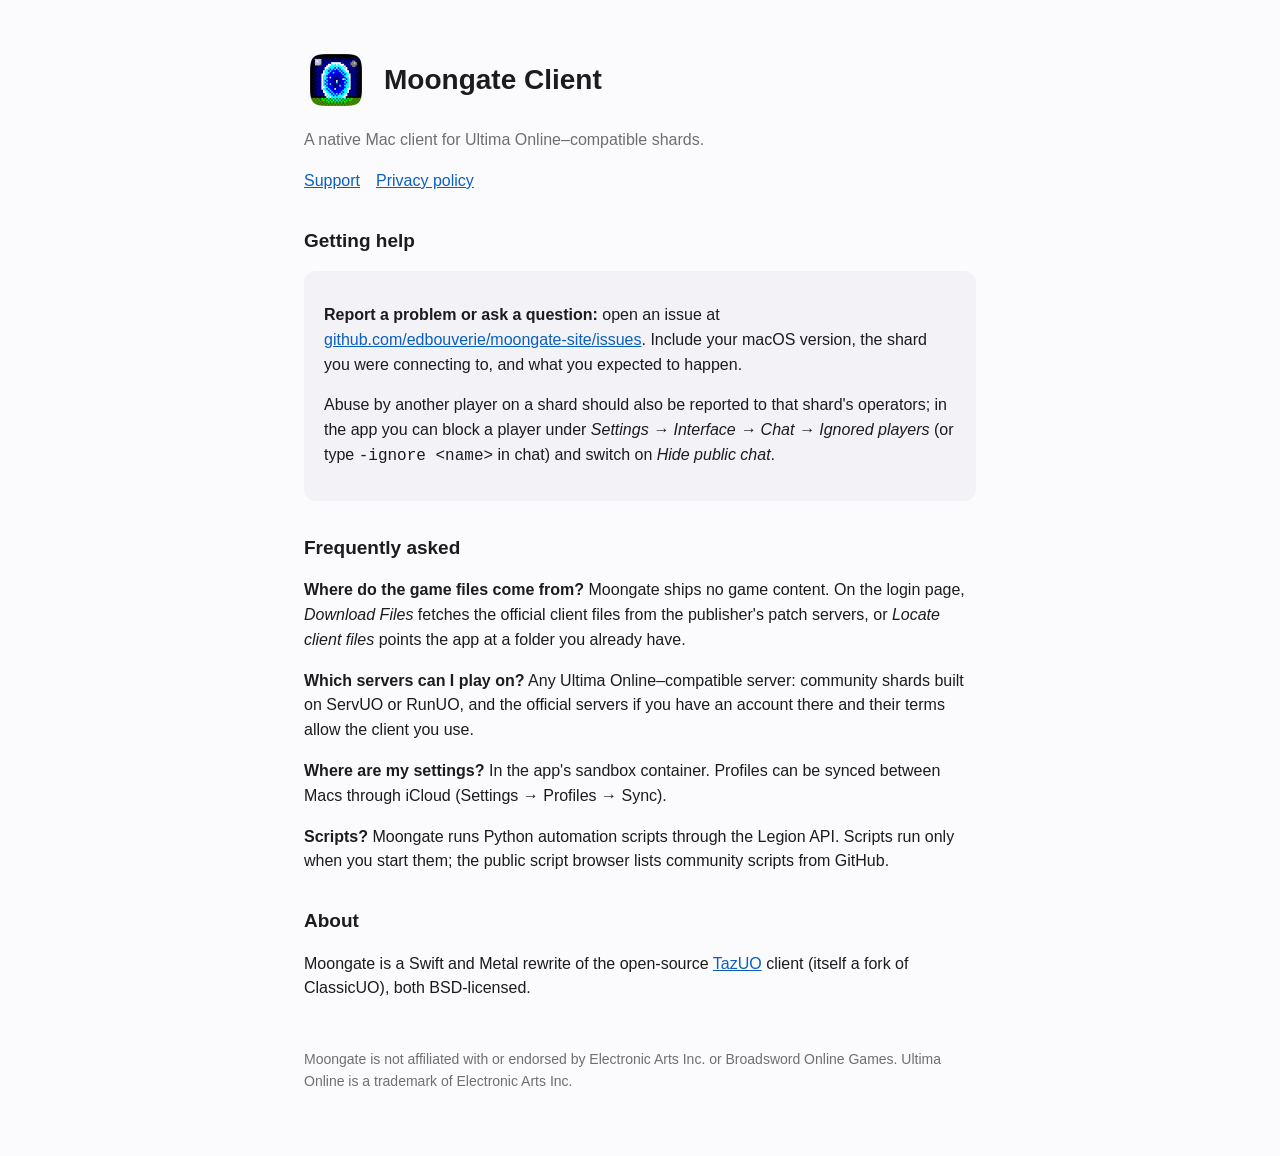
==== index.html @ e58f9832 "Moongate Client support + privacy pages" ====
<!doctype html><html lang="en"><head><meta charset="utf-8"><meta name="viewport" content="width=device-width,initial-scale=1">
<title>Moongate Client — Support</title><link rel="stylesheet" href="style.css"><link rel="icon" href="icon.png"></head>
<body><main>
<header><img src="icon.png" alt=""><h1>Moongate Client</h1></header>
<p class="muted">A native Mac client for Ultima Online–compatible shards.</p>
<nav><a href="index.html">Support</a><a href="privacy.html">Privacy policy</a></nav>

<h2>Getting help</h2>
<div class="card">
<p><strong>Report a problem or ask a question:</strong> open an issue at
<a href="https://github.com/edbouverie/moongate-site/issues">github.com/edbouverie/moongate-site/issues</a>.
Include your macOS version, the shard you were connecting to, and what you expected to happen.</p>
<p>Abuse by another player on a shard should also be reported to that shard's operators; in the app you can block a player under
<em>Settings → Interface → Chat → Ignored players</em> (or type <code>-ignore &lt;name&gt;</code> in chat) and switch on <em>Hide public chat</em>.</p>
</div>

<h2>Frequently asked</h2>
<p><strong>Where do the game files come from?</strong> Moongate ships no game content. On the login page, <em>Download Files</em> fetches the official client files from the publisher's patch servers, or <em>Locate client files</em> points the app at a folder you already have.</p>
<p><strong>Which servers can I play on?</strong> Any Ultima Online–compatible server: community shards built on ServUO or RunUO, and the official servers if you have an account there and their terms allow the client you use.</p>
<p><strong>Where are my settings?</strong> In the app's sandbox container. Profiles can be synced between Macs through iCloud (Settings → Profiles → Sync).</p>
<p><strong>Scripts?</strong> Moongate runs Python automation scripts through the Legion API. Scripts run only when you start them; the public script browser lists community scripts from GitHub.</p>

<h2>About</h2>
<p>Moongate is a Swift and Metal rewrite of the open-source <a href="https://github.com/PlayTazUO/TazUO">TazUO</a> client (itself a fork of ClassicUO), both BSD-licensed.</p>
<footer>Moongate is not affiliated with or endorsed by Electronic Arts Inc. or Broadsword Online Games. Ultima Online is a trademark of Electronic Arts Inc.</footer>
</main></body></html>
---- style.css ----
:root{color-scheme:light dark;--fg:#1c1c1e;--bg:#fbfbfd;--muted:#6e6e73;--link:#0a5fbf;--card:#f2f2f7}
@media(prefers-color-scheme:dark){:root{--fg:#f2f2f7;--bg:#111114;--muted:#9a9aa3;--link:#6fb0ff;--card:#1c1c22}}
*{box-sizing:border-box}body{margin:0;background:var(--bg);color:var(--fg);font:16px/1.55 -apple-system,BlinkMacSystemFont,"Helvetica Neue",Helvetica,Arial,sans-serif}
main{max-width:720px;margin:0 auto;padding:48px 24px 64px}header{display:flex;align-items:center;gap:16px;margin-bottom:8px}
header img{width:64px;height:64px}h1{font-size:28px;margin:0}h2{font-size:19px;margin:32px 0 8px}p,li{color:var(--fg)}
.muted{color:var(--muted)}a{color:var(--link)}nav{margin:4px 0 28px}nav a{margin-right:16px}
.card{background:var(--card);border-radius:12px;padding:16px 20px;margin:16px 0}footer{margin-top:48px;color:var(--muted);font-size:14px}
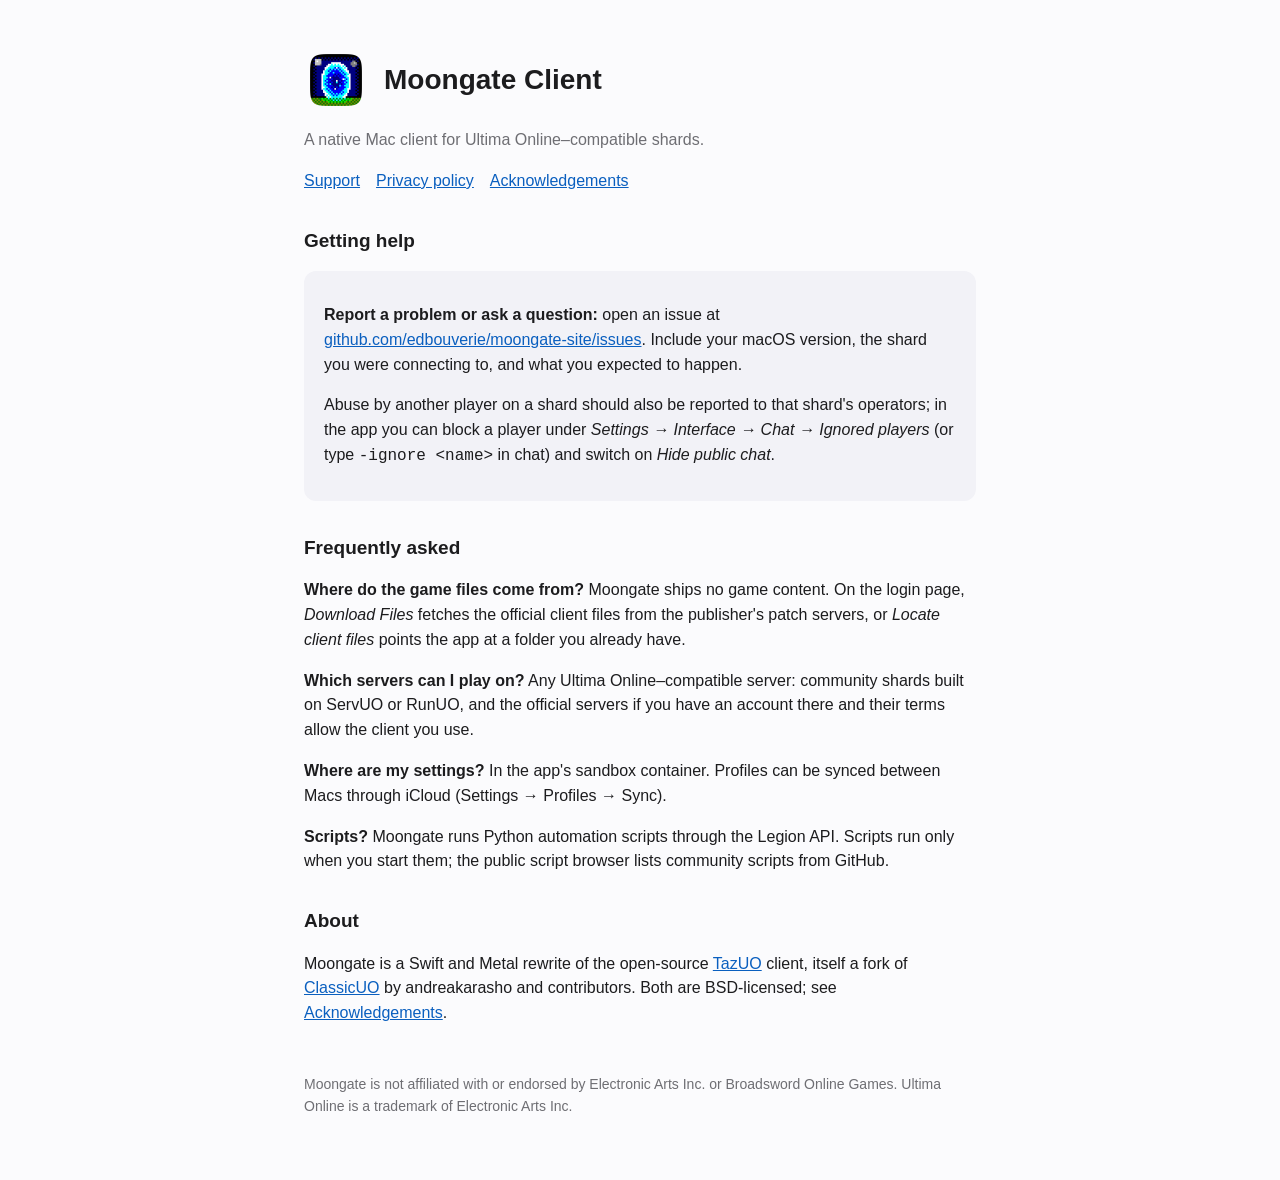
==== commit 4e7362e6: "Acknowledgements page; credit ClassicUO alongside TazUO" ====
--- a/index.html
+++ b/index.html
@@ -3,7 +3,7 @@
 <body><main>
 <header><img src="icon.png" alt=""><h1>Moongate Client</h1></header>
 <p class="muted">A native Mac client for Ultima Online–compatible shards.</p>
-<nav><a href="index.html">Support</a><a href="privacy.html">Privacy policy</a></nav>
+<nav><a href="index.html">Support</a><a href="privacy.html">Privacy policy</a><a href="acknowledgements.html">Acknowledgements</a></nav>
 
 <h2>Getting help</h2>
 <div class="card">
@@ -21,6 +21,6 @@
 <p><strong>Scripts?</strong> Moongate runs Python automation scripts through the Legion API. Scripts run only when you start them; the public script browser lists community scripts from GitHub.</p>
 
 <h2>About</h2>
-<p>Moongate is a Swift and Metal rewrite of the open-source <a href="https://github.com/PlayTazUO/TazUO">TazUO</a> client (itself a fork of ClassicUO), both BSD-licensed.</p>
+<p>Moongate is a Swift and Metal rewrite of the open-source <a href="https://github.com/PlayTazUO/TazUO">TazUO</a> client, itself a fork of <a href="https://github.com/ClassicUO/ClassicUO">ClassicUO</a> by andreakarasho and contributors. Both are BSD-licensed; see <a href="acknowledgements.html">Acknowledgements</a>.</p>
 <footer>Moongate is not affiliated with or endorsed by Electronic Arts Inc. or Broadsword Online Games. Ultima Online is a trademark of Electronic Arts Inc.</footer>
 </main></body></html>
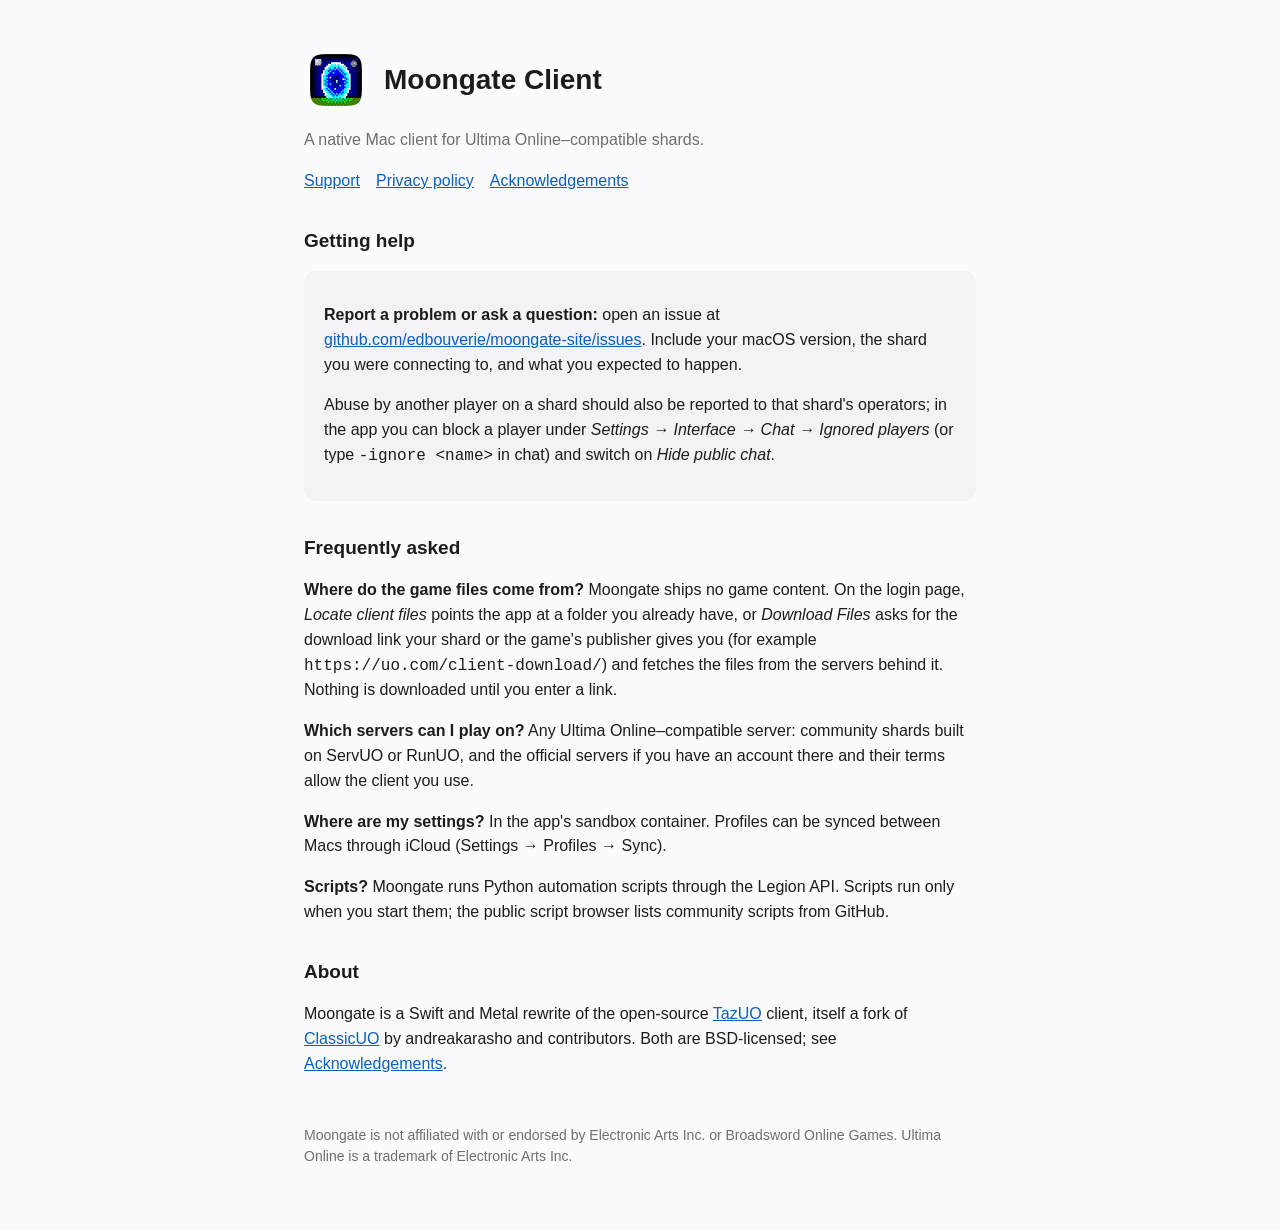
==== commit 53dad774: "Privacy + support: files come from the download link the user enters" ====
--- a/index.html
+++ b/index.html
@@ -15,7 +15,7 @@
 </div>
 
 <h2>Frequently asked</h2>
-<p><strong>Where do the game files come from?</strong> Moongate ships no game content. On the login page, <em>Download Files</em> fetches the official client files from the publisher's patch servers, or <em>Locate client files</em> points the app at a folder you already have.</p>
+<p><strong>Where do the game files come from?</strong> Moongate ships no game content. On the login page, <em>Locate client files</em> points the app at a folder you already have, or <em>Download Files</em> asks for the download link your shard or the game's publisher gives you (for example <code>https://uo.com/client-download/</code>) and fetches the files from the servers behind it. Nothing is downloaded until you enter a link.</p>
 <p><strong>Which servers can I play on?</strong> Any Ultima Online–compatible server: community shards built on ServUO or RunUO, and the official servers if you have an account there and their terms allow the client you use.</p>
 <p><strong>Where are my settings?</strong> In the app's sandbox container. Profiles can be synced between Macs through iCloud (Settings → Profiles → Sync).</p>
 <p><strong>Scripts?</strong> Moongate runs Python automation scripts through the Legion API. Scripts run only when you start them; the public script browser lists community scripts from GitHub.</p>
